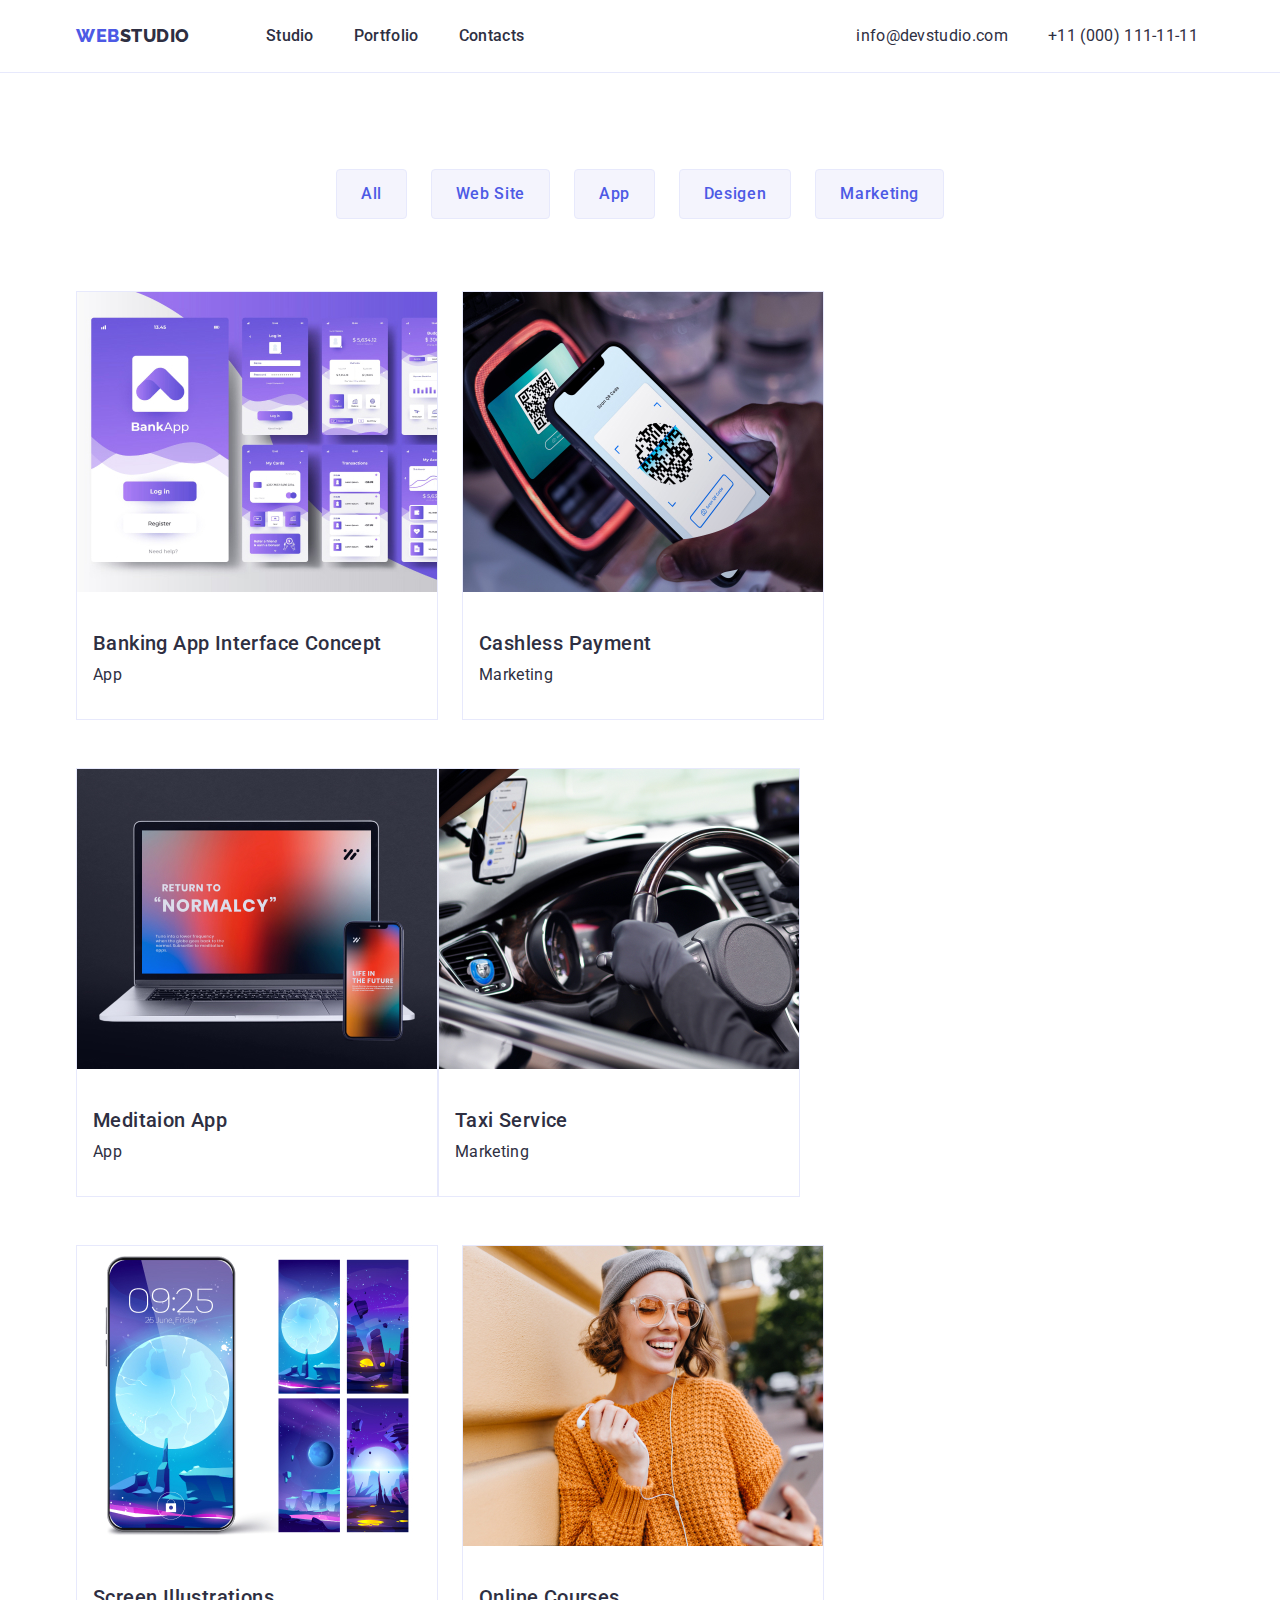
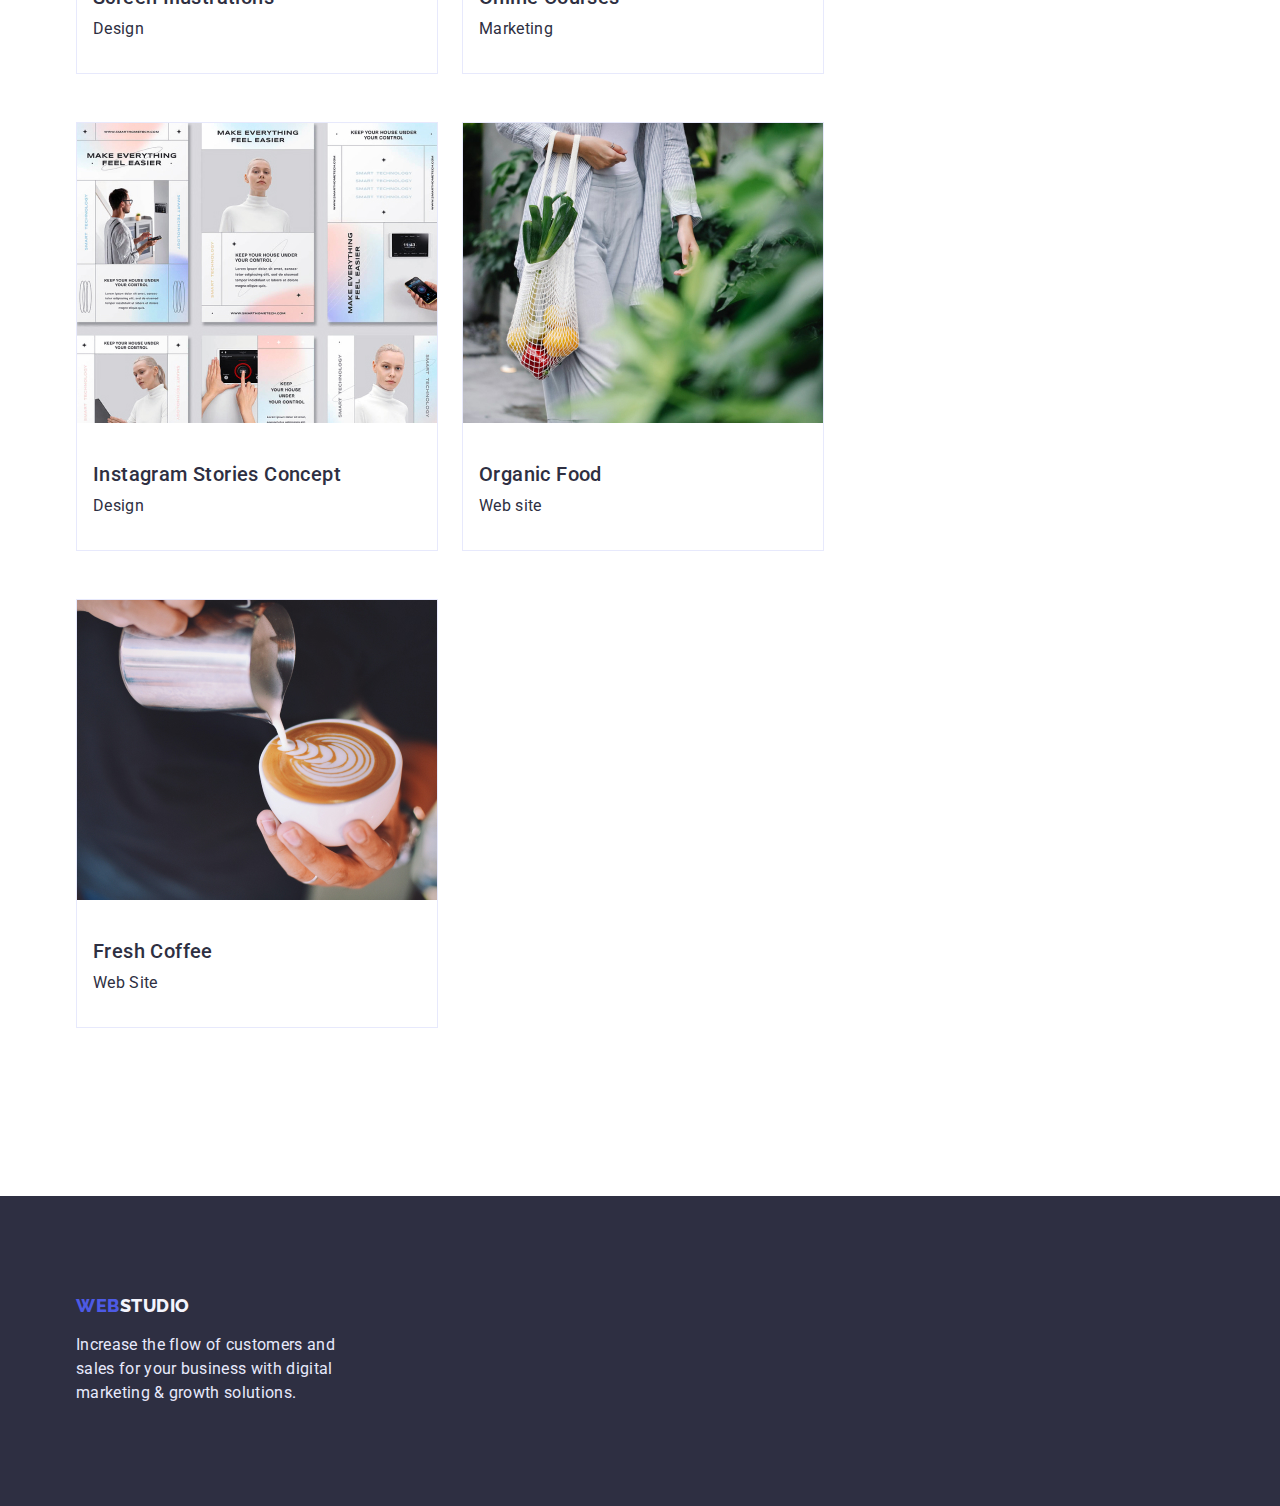
==== portfolio.html @ f3989850 "hw3" ====
<!DOCTYPE html>
<html lang="en">
  <head>
    <meta charset="UTF-8" />
    <meta http-equiv="X-UA-Compatible" content="IE=edge" />
    <meta name="viewport" content="width=device-width, initial-scale=1.0" />
    <title>Portfolio</title>
    <link
      href="https://fonts.googleapis.com/css2?family=Raleway:wght@800&family=Roboto:wght@400;500;700&display=swap"
      rel="stylesheet"
    />
    <link
      rel="stylesheet"
      href="https://cdnjs.cloudflare.com/ajax/libs/modern-normalize/1.1.0/modern-normalize.min.css"
    />
    <link rel="stylesheet" href="./css/stail.css" />
  </head>
  <body class="body">
    <!-- HEADER -->
    <header class="conteiner-heder-portfolio">
      <div class="conteiner-nav">
        <nav class="navwebstudio">
          <a href="" class="heder-studio"
            ><span class="heder-web">Web</span> Studio
          </a>

          <ul class="navigation">
            <li class="heder-text">
              <a href="./index.html" class="links-heder">Studio</a>
            </li>
            <li class="heder-text">
              <a href="./portfolio.html" class="links-heder">Portfolio</a>
            </li>
            <li class="heder-text">
              <a href="" class="links-heder">Contacts</a>
            </li>
          </ul>
        </nav>
        <ul class="navtelefon">
          <li class="li-telefon">
            <a href="" class="heder-mail-telefon">info@devstudio.com</a>
          </li>
          <li class="li-telefon">
            <a href="" class="heder-mail-telefon">+11 (000) 111-11-11</a>
          </li>
        </ul>
      </div>
    </header>
    <main>
      <!-- Button -->
      <section>
        <div class="portfolio-margin">
          <ul class="meny">
            <li class="meny-button">
              <button class="button-portfolio" type="button">All</button>
            </li>
            <li class="meny-button">
              <button class="button-portfolio" type="button">Web Site</button>
            </li>
            <li class="meny-button">
              <button class="button-portfolio" type="button">App</button>
            </li>
            <li class="meny-button">
              <button class="button-portfolio" type="button">Desigen</button>
            </li>
            <li class="meny-button">
              <button class="button-portfolio" type="button">Marketing</button>
            </li>
          </ul>
        </div>

        <!-- Section-1 Portfolio -->

        <div class="portfolio-img">
          <ul class="portfolio-imej">
            <li class="portfolio-all-img">
              <img
                src="./images/exempelfiolet.jpg"
                alt="saitfiolet"
                width="360"
                height="300"
              />
              <div class="portfolio-text-insaid">
                <h3 class="firsttitle">Banking App Interface Concept</h3>
                <p class="text">App</p>
              </div>
            </li>
            <li class="portfolio-all-img">
              <img
                src="./images/qrcode.jpg"
                alt="payforqrcode"
                height="300"
                width="360"
              />
              <div class="portfolio-text-insaid">
                <h3 class="firsttitle">Cashless Payment</h3>
                <p class="text">Marketing</p>
              </div>
            </li>
            <li class="portfolio-all-img">
              <img
                src="./images/laptop.jpg"
                alt="laptop"
                width="360"
                height="300"
              />
              <div class="portfolio-text-insaid">
                <h3 class="firsttitle">Meditaion App</h3>
                <p class="text">App</p>
              </div>
            </li>

            <!-- Section-2 Portfolio -->

            <li class="portfolio-all-img">
              <img
                src="./images/auto.jpg"
                alt="auto"
                width="360"
                height="300"
              />

              <div class="portfolio-text-insaid">
                <h3 class="firsttitle">Taxi Service</h3>
                <p class="text">Marketing</p>
              </div>
            </li>
            <li class="portfolio-all-img">
              <img
                src="./images/temfortelefon.jpg"
                alt="temfortelefon"
                width="360"
                height="300"
              />
              <div class="portfolio-text-insaid">
                <h3 class="firsttitle">Screen Illustrations</h3>
                <p class="text">Design</p>
              </div>
            </li>
            <li class="portfolio-all-img">
              <img
                src="./images/girl&telefon.jpg"
                alt="girl&telefon"
                width="360"
                height="300"
              />
              <div class="portfolio-text-insaid">
                <h3 class="firsttitle">Online Courses</h3>
                <p class="text">Marketing</p>
              </div>
            </li>

            <!-- Section-3 Portfolio -->

            <li class="portfolio-all-img">
              <img
                src="./images/exemple.jpg"
                alt="sait"
                width="360"
                height="300"
              />
              <div class="portfolio-text-insaid">
                <h3 class="firsttitle">Instagram Stories Concept</h3>
                <p class="text">Design</p>
              </div>
            </li>
            <li class="portfolio-all-img">
              <img
                src="./images/fruitinabag.jpg"
                alt="fruitinabag"
                width="360"
                height="300"
              />
              <div class="portfolio-text-insaid">
                <h3 class="firsttitle">Organic Food</h3>
                <p class="text">Web site</p>
              </div>
            </li>
            <li class="portfolio-all-img">
              <img
                src="./images/coffe.jpg"
                alt="coffeintasse"
                width="360"
                height="300"
              />
              <div class="portfolio-text-insaid">
                <h3 class="firsttitle">Fresh Coffee</h3>
                <p class="text">Web Site</p>
              </div>
            </li>
          </ul>
        </div>
      </section>
    </main>

    <!-- Footer -->
    <footer class="footer-bagraund">
      <div class="footer-all">
        <a href="" class="footer-web">
          Web<span class="footer-studio">Studio</span></a
        >
        <p class="footer-text">
          Increase the flow of customers and <br />
          sales for your business with digital <br />
          marketing & growth solutions.
        </p>
      </div>
    </footer>
  </body>
</html>
---- css/stail.css ----
:root {
  --general-text-color: #2e2f42;
  --logo-text-color: #4d5ae5;
  --links-hover-color: #404bbf;
  --footer-textcolor: #e7e9fc;
  --footer-logo-color: #f4f4fd;
  --logo-text: Raleway;
  --all-text: Roboto;
  --background-saits: #ffffff;
  
}



.conteiner-heder-portfolio {
  border-bottom: 1px solid #e7e9fc;
}
.portfolio-text-insaid {
  padding-bottom: 32px;
  padding-top: 32px;
  padding-left: 16px;
}
.meny {
  padding-left: 15px;
  padding-right: 15px;
  margin: 0 auto;
  width: 1158px;
  align-items: center;
  display: flex;
  justify-content: center;
}


.portfolio-margin {
  margin-top: 96px;
  margin-bottom: 72px;
}

.meny-button + .meny-button {
  margin-left: 24px;
}

.portfolio-im {
  padding-left: 15px;
  padding-right: 15px;
  margin: 0 auto;
  width: 1158px;
  display: flex;
  margin-bottom: 120px;
  
}

.portfolio-imej {
  display: flex;
  flex-wrap: wrap;
  padding-inline-start: 0px;
  align-items: center;

  padding-left: 15px;
    padding-right: 15px;
    margin: 0 auto;
    width: 1158px;
    display: flex;
    margin-bottom: 120px;
}

.portfolio-all-img {
  margin-right: 24px;
  margin-bottom: 48px;
  border: 1px solid #e7e9fc;
}

.portfolio-all-img:nth-child(3n) {
  margin-right: 0;
}
.portfolio-all-img :nth-last-child(-n + 3) {
  margin-bottom: 0;
}

ul {
  list-style: none;
}
/* Body */
.body {
  font-family: var(--all-text);
  color: var(--general-text-color);
  background-color: var(--background-saits);
  border-radius: 0px;
  line-height: 1.5;
}
h1,
h2,
h3,
h4,
h5,
h6,
p,
a {
  margin: 0;
}
/* Index.html */


.conteiner-nav {
  padding-left: 15px;
  padding-right: 15px;
  padding-top: 0;
  padding-bottom: 0;
  margin: 0 auto;
  align-items: center;
  width: 1158px;
 
  display: flex;
}
.conteiner {
  padding-left: 15px;
  padding-right: 15px;
  margin: 0 auto;
  align-items: center;
  width: 1158px;
  display: flex;
}
.navwebstudio {
  display: flex;
  margin-top: 0px;
  margin-bottom: 0px;
  
}
.navigation {
  display: flex;
  margin-left: 76px;
  padding: 0px;
  align-items: center;
}
.heder-text {
  margin-right: 40px;
}
.heder-text:last-child {
  margin-right: 0;
}
.navtelefon {
  display: flex;
  margin-left: 332px;
  padding-inline-start: 0px;
  margin-top: 0;
  margin-bottom: 0;
  padding-top: 24px;
  padding-bottom: 24px;
}
.li-telefon {
  margin-right: 40px;
}
.li-telefon:last-child {
  margin-right: 0;
}

.img-what-we-dung {
  margin-left: 24px;
  margin-bottom: 120px;
}

/* Heder logo */
.heder-studio {
  font-family: var(--logo-text);
  font-weight: 800;
  font-size: 18px;
  line-height: 1.33;
  display: flex;
  align-items: center;
  letter-spacing: 0.03em;
  text-transform: uppercase;
  color: var(--general-text-color);
  text-decoration: none;
}
.heder-web {
  font-family: var(--logo-text);
  font-weight: 800;
  font-size: 18px;
  line-height: 1.33;
  display: flex;
  align-items: center;
  letter-spacing: 0.03em;
  text-transform: uppercase;
  color: var(--logo-text-color);
  text-decoration: none;
}
/* Heder links */
.links-heder {
  font-weight: 500;
  font-size: 16px;
  line-height: 1.5;
  letter-spacing: 0.02em;
  color: var(--general-text-color);
  text-decoration: none;
}
.links-heder:hover {
  color: var(--logo-text-color);
}
.links-heder:focus {
  color: var(--logo-text-color);
}
/* links info */
.heder-mail-telefon {
  color: var(--general-text-color);
  font-size: 16px;
  line-height: 1.5;
  letter-spacing: 0.02em;
  text-decoration: none;
}

.heder-mail-telefon:hover,
:focus {
  color: var(--logo-text-color);
}
/* Big-heder */
h2 {
  font-weight: 700;
  font-size: 36px;
  line-height: 1.11;
  text-align: center;
  letter-spacing: 0.02em;
  text-transform: capitalize;
  color: var(--general-text-color);
}

.banner {
  color: var(--background-saits);
  font-family: var(--all-text);
  font-weight: 700;
  font-size: 56px;
  line-height: 1.07;
  text-align: center;
  letter-spacing: 0.02em;
}
.Baner-text {
  padding-top: 188px;
}

.big-heder {
  height: 600px;
  background-color: var(--general-text-color);
  margin: 0;
  padding: 0;
  text-align: center;
}
.text {
  font-size: 16px;
  line-height: 1.5;
  letter-spacing: 0.02em;
  color: var(--general-text-color);
  padding-top: 8px;
}
/*Section2*/
.benefits + .benefits {
  margin-left: 24px;
  align-items: center;
}
/* Conteiner Strategy */
.conteiner-strategy {
  padding-left: 15px;
  padding-right: 15px;
  margin: 0 auto;
  align-items: center;
  width: 1158px;
  display: flex;
}
.wawd {
  padding-bottom: 72px;
  align-items: center;
}

.section-strategi {
  padding-top: 120px;
  padding-bottom: 120px;
  align-items: center;
}
/* Section3 */
.our-comand {
  display: flex;
}

.section-comand {
  padding-top: 120px;
  padding-bottom: 120px;
  align-items: center;
  background-color: var(--footer-logo-color);
}

.our-team {
  padding-top: 120px;
  padding-bottom: 72px;
  align-items: center;
}

.img-comand {
  margin-left: 24px;
  background-color: var(--background-saits);
  background: #ffffff;
  box-shadow: 0px 1px 6px rgba(46, 47, 66, 0.08),
    0px 1px 1px rgba(46, 47, 66, 0.16), 0px 2px 1px rgba(46, 47, 66, 0.08);
  border-radius: 0px 0px 4px 4px;
}

.section3-text {
  align-items: center;
  padding-top: 32px;
  padding-bottom: 32px;
  text-align: center;
}
/* Portfolio meny */

.firsttitle {
  font-weight: 500;
  font-size: 20px;
  line-height: 1.2;
  letter-spacing: 0.02em;
  color: var(--general-text-color);
}

/* BUTTON */
.buttonStudio:hover {
  background: var(--links-hover-color);
}
.buttonStudio {
  font-family: var(--all-text);
  background-color: var(--logo-text-color);
  color: var(--background-saits);
  border-radius: 4px;
  padding: 16px 32px;
  cursor: pointer;
  font-style: normal;
  font-weight: 500;
  font-size: 16px;
  line-height: 1.5;
  align-items: center;
  letter-spacing: 0.04em;
  margin-top: 48px;
}
.button-portfolio {
  cursor: pointer;
  background: var(--footer-logo-color);
  border: 1px solid var(--footer-textcolor);
  font-family: var(--all-text);
  font-weight: 500;
  font-size: 16px;
  line-height: 1.5;
  padding: 12px 24px;
  display: flex;
  align-items: center;
  text-align: center;
  border-radius: 4px;
  letter-spacing: 0.04em;
  color: var(--logo-text-color);
}
.button-portfolio:hover {
  background: var(--links-hover-color);
  box-shadow: 0px 3px 1px rgba(0, 0, 0, 0.1), 0px 2px 1px rgba(0, 0, 0, 0.08),
    0px 2px 2px rgba(0, 0, 0, 0.12);
  border-radius: 4px;
  font-family: var(--all-text);
  font-weight: 500;
  font-size: 16px;
  line-height: 1.5;
  display: flex;
  align-items: center;
  text-align: center;
  letter-spacing: 0.04em;
  color: var(--background-saits);
}
.button-portfolio:focus {
  background-color: var(--links-hover-color);
  color: var(--background-saits);
}

/* FOOTER */
.footer-web {
  font-family: var(--logo-text);
  font-weight: 800;
  font-size: 18px;
  line-height: 1.16;
  display: flex;
  align-items: center;
  letter-spacing: 0.03em;
  text-transform: uppercase;
  color: var(--logo-text-color);
  text-decoration: none;
  display: flex;
}
.footer-studio {
  font-family: var(--logo-text);
  font-weight: 800;
  font-size: 18px;
  line-height: 1.16;
  display: flex;
  align-items: center;
  letter-spacing: 0.03em;
  text-transform: uppercase;
  color: var(--footer-logo-color);
  text-decoration: none;
  display: flex;
}

.footer-all {
  padding-left: 15px;
  padding-right: 15px;
  padding-top: 100px;
  margin: 0 auto;
  align-items: center;
  width: 1158px;
}

.footer-text {
  font-style: normal;
  font-size: 16px;
  line-height: 1.5;
  letter-spacing: 0.02em;
  color: var(--footer-textcolor);
  padding-top: 16px;
}
.footer-bagraund {
  background-color: #2e2f42;
  height: 310px;
}
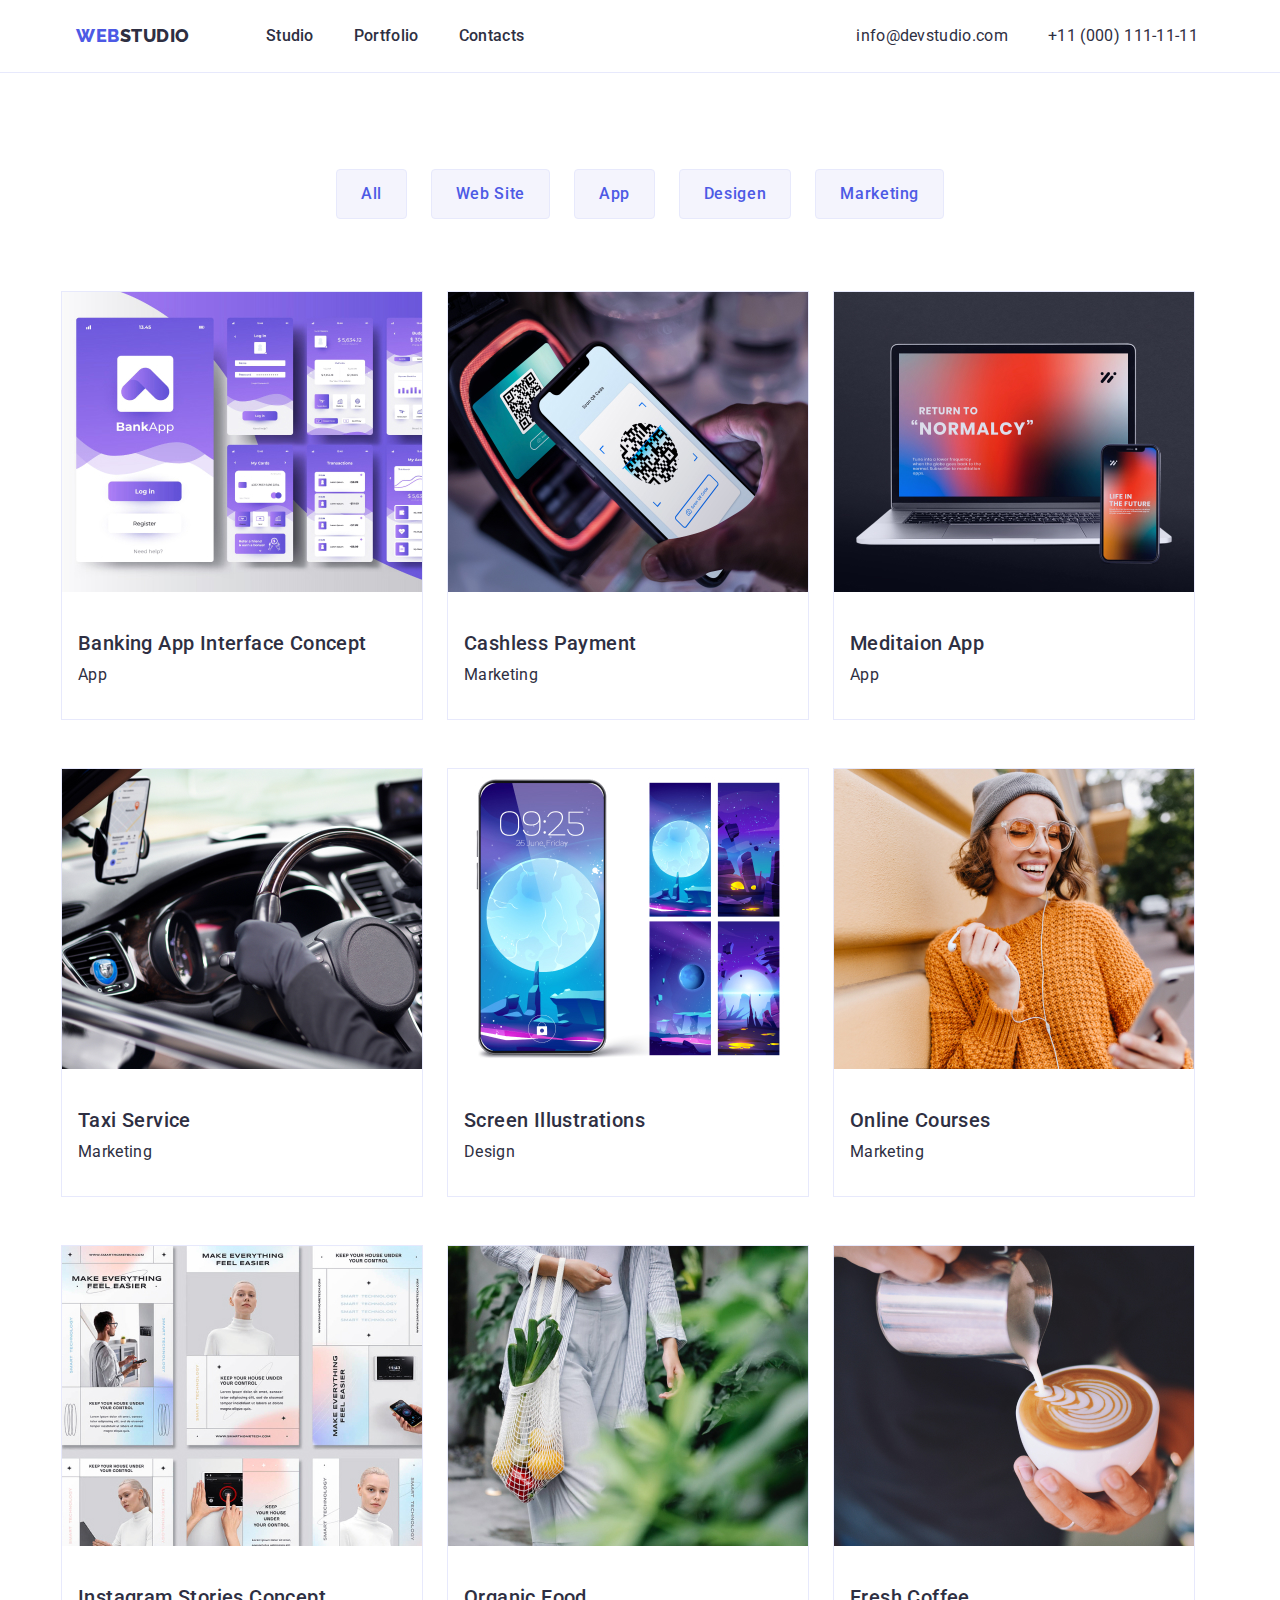
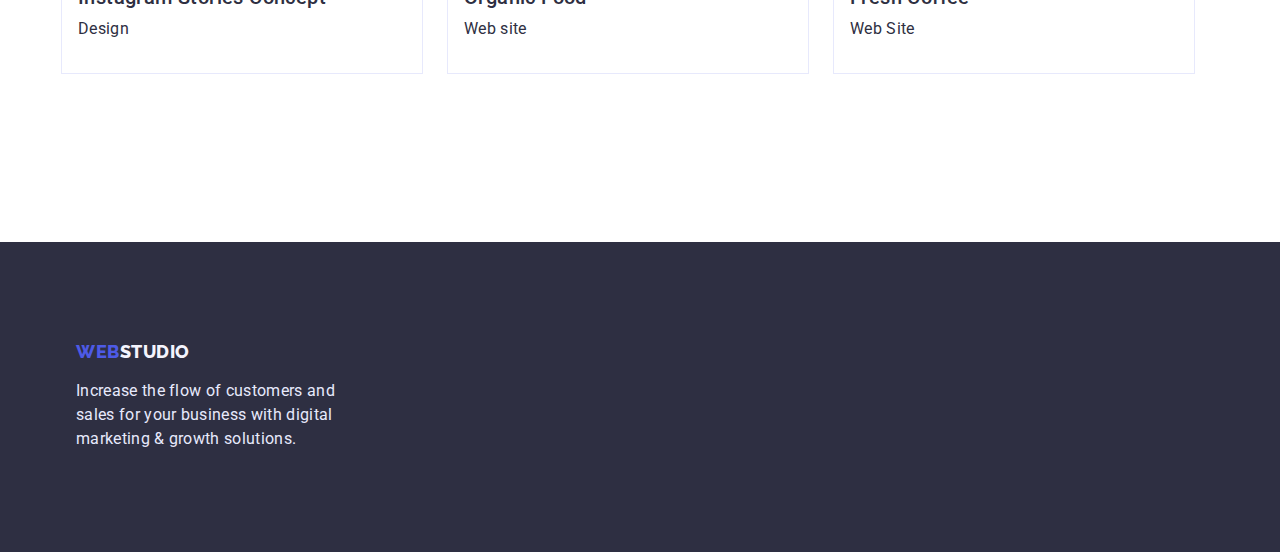
==== commit a2ba022d: "hw-03" ====
--- a/portfolio.html
+++ b/portfolio.html
@@ -49,7 +49,7 @@
     <main>
       <!-- Button -->
       <section>
-        <div class="portfolio-margin">
+        <div class="portfolio-padding">
           <ul class="meny">
             <li class="meny-button">
               <button class="button-portfolio" type="button">All</button>
--- a/css/stail.css
+++ b/css/stail.css
@@ -10,7 +10,7 @@
   
 }
 
-
+/* cSS Portfolio */
 
 .conteiner-heder-portfolio {
   border-bottom: 1px solid #e7e9fc;
@@ -20,6 +20,8 @@
   padding-top: 32px;
   padding-left: 16px;
 }
+
+/* Button POrtfolio */
 .meny {
   padding-left: 15px;
   padding-right: 15px;
@@ -31,24 +33,16 @@
 }
 
 
-.portfolio-margin {
-  margin-top: 96px;
-  margin-bottom: 72px;
+.portfolio-padding {
+  padding-top: 96px;
+ padding-bottom: 72px;
 }
 
 .meny-button + .meny-button {
   margin-left: 24px;
 }
 
-.portfolio-im {
-  padding-left: 15px;
-  padding-right: 15px;
-  margin: 0 auto;
-  width: 1158px;
-  display: flex;
-  margin-bottom: 120px;
-  
-}
+/* Portfolo IMG */
 
 .portfolio-imej {
   display: flex;
@@ -56,12 +50,11 @@
   padding-inline-start: 0px;
   align-items: center;
 
-  padding-left: 15px;
-    padding-right: 15px;
+  
     margin: 0 auto;
     width: 1158px;
     display: flex;
-    margin-bottom: 120px;
+    padding-bottom:120px;
 }
 
 .portfolio-all-img {
@@ -80,6 +73,7 @@
 ul {
   list-style: none;
 }
+
 /* Body */
 .body {
   font-family: var(--all-text);
@@ -98,8 +92,9 @@
 a {
   margin: 0;
 }
+
+
 /* Index.html */
-
 
 .conteiner-nav {
   padding-left: 15px;
@@ -154,10 +149,7 @@
   margin-right: 0;
 }
 
-.img-what-we-dung {
-  margin-left: 24px;
-  margin-bottom: 120px;
-}
+
 
 /* Heder logo */
 .heder-studio {
@@ -251,18 +243,27 @@
   padding-top: 8px;
 }
 /*Section2*/
-.benefits + .benefits {
+.benefits{
   margin-left: 24px;
   align-items: center;
-}
+  padding-inline-start: 0px;
+  width: 264px;
+  }
+.benefits:first-child{margin-left: 0;}
+
+.img-what-we-dung {
+  margin-left: 24px;
+  padding-bottom: 120px;
+}
+.img-what-we-dung:first-child{margin-left: 0;}
+
+
 /* Conteiner Strategy */
-.conteiner-strategy {
-  padding-left: 15px;
-  padding-right: 15px;
-  margin: 0 auto;
-  align-items: center;
-  width: 1158px;
-  display: flex;
+.conteiner-strategy{
+    margin: 0 auto;
+    align-items: center;
+    display: flex;
+    padding-inline-start: 0px;
 }
 .wawd {
   padding-bottom: 72px;
@@ -300,6 +301,7 @@
     0px 1px 1px rgba(46, 47, 66, 0.16), 0px 2px 1px rgba(46, 47, 66, 0.08);
   border-radius: 0px 0px 4px 4px;
 }
+.img-comand:first-child{margin-left: 0;}
 
 .section3-text {
   align-items: center;
@@ -384,7 +386,6 @@
   text-transform: uppercase;
   color: var(--logo-text-color);
   text-decoration: none;
-  display: flex;
 }
 .footer-studio {
   font-family: var(--logo-text);
@@ -397,7 +398,6 @@
   text-transform: uppercase;
   color: var(--footer-logo-color);
   text-decoration: none;
-  display: flex;
 }
 
 .footer-all {
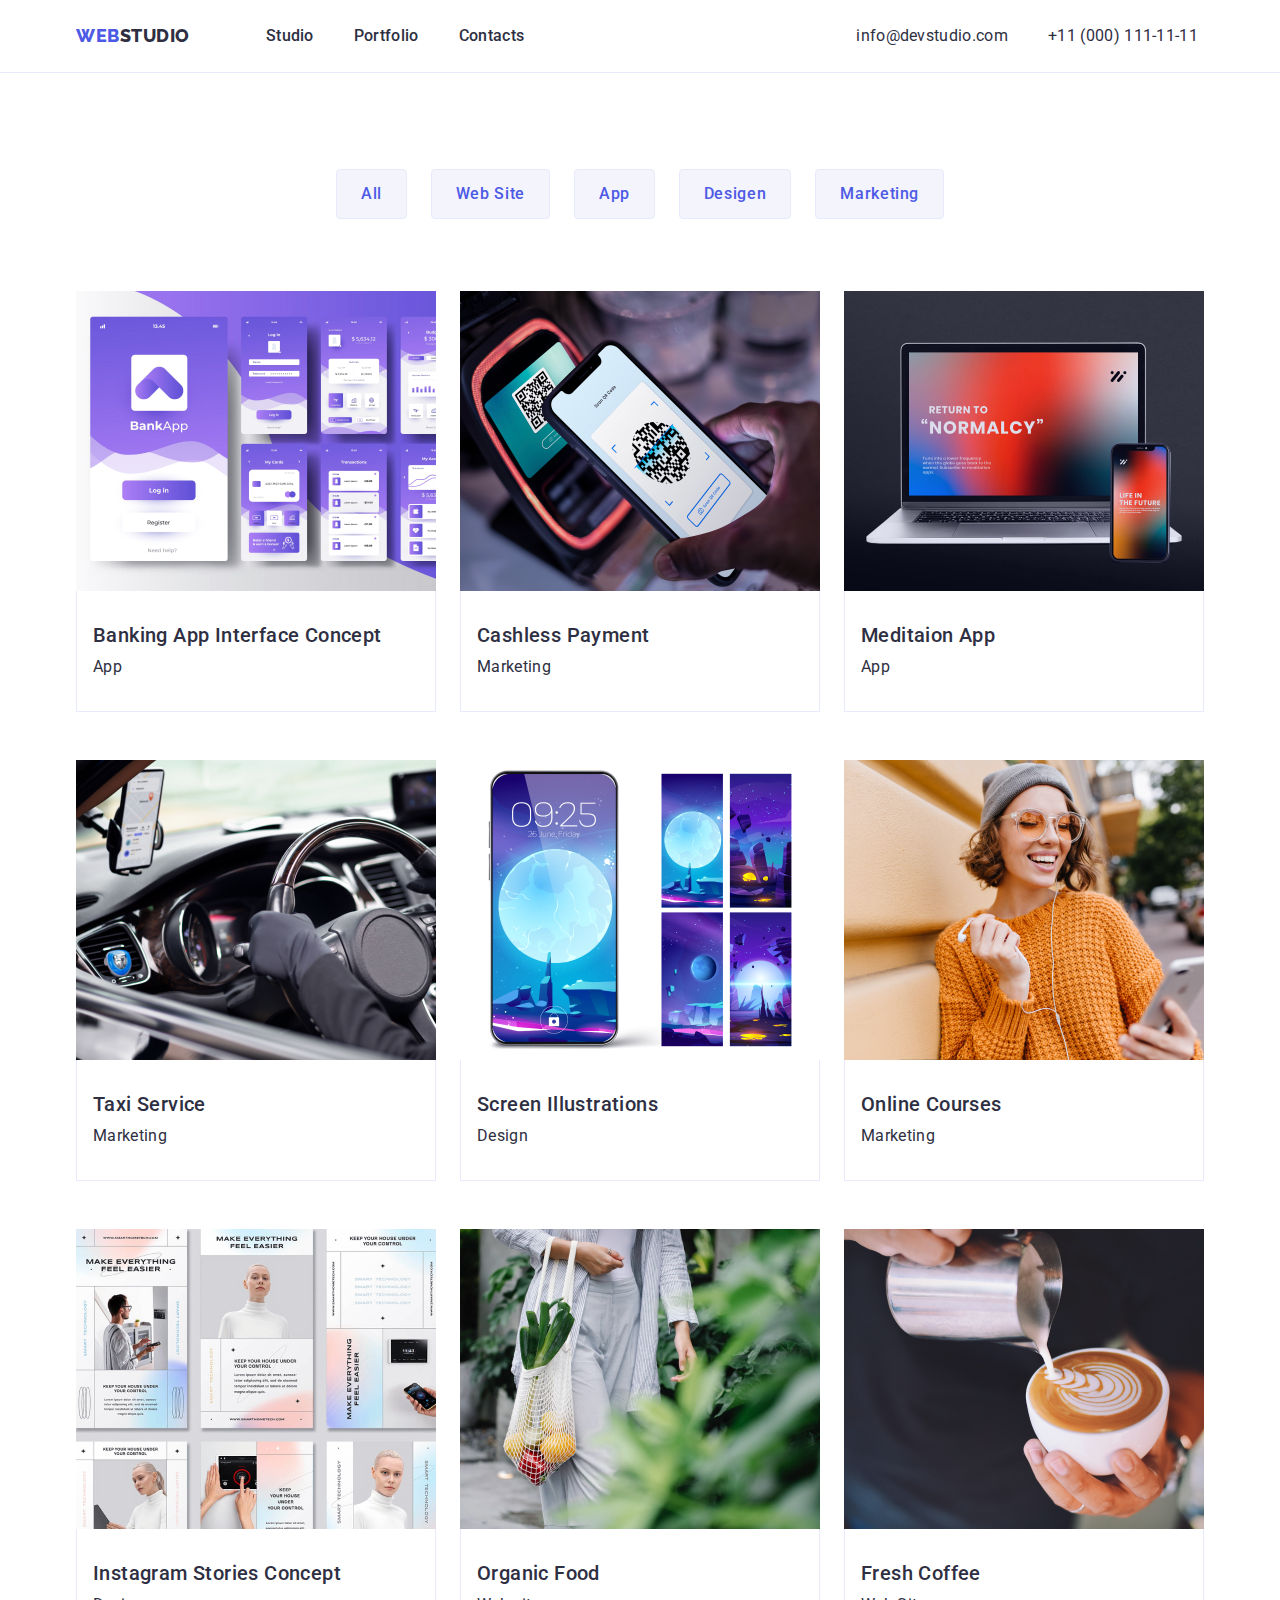
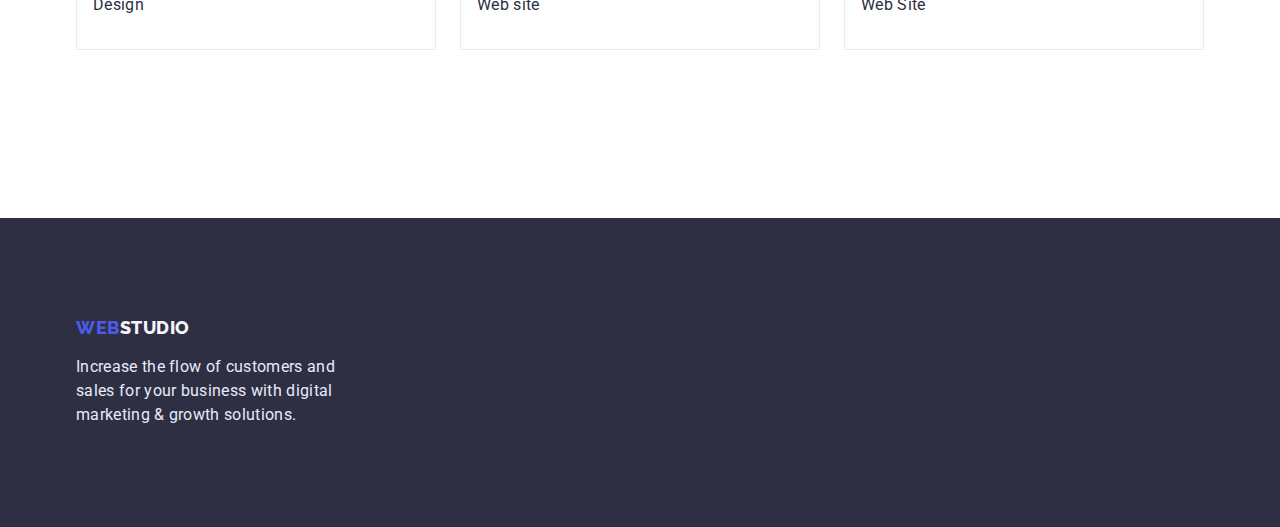
==== commit 8054a10a: "home work-3" ====
--- a/portfolio.html
+++ b/portfolio.html
@@ -48,10 +48,10 @@
     </header>
     <main>
       <!-- Button -->
-      <section>
-        <div class="portfolio-padding">
+      <section class="section-portfolio">
+        <div class="conteiner">
           <ul class="meny">
-            <li class="meny-button">
+            <li class="">
               <button class="button-portfolio" type="button">All</button>
             </li>
             <li class="meny-button">
@@ -71,10 +71,10 @@
 
         <!-- Section-1 Portfolio -->
 
-        <div class="portfolio-img">
+        <div class="conteiner">
           <ul class="portfolio-imej">
             <li class="portfolio-all-img">
-              <img
+              <img class="img-portfolio-widh"
                 src="./images/exempelfiolet.jpg"
                 alt="saitfiolet"
                 width="360"
@@ -86,7 +86,7 @@
               </div>
             </li>
             <li class="portfolio-all-img">
-              <img
+              <img class="img-portfolio"
                 src="./images/qrcode.jpg"
                 alt="payforqrcode"
                 height="300"
@@ -98,7 +98,7 @@
               </div>
             </li>
             <li class="portfolio-all-img">
-              <img
+              <img class="img-portfolio"
                 src="./images/laptop.jpg"
                 alt="laptop"
                 width="360"
@@ -113,7 +113,7 @@
             <!-- Section-2 Portfolio -->
 
             <li class="portfolio-all-img">
-              <img
+              <img class="img-portfolio"
                 src="./images/auto.jpg"
                 alt="auto"
                 width="360"
@@ -126,7 +126,7 @@
               </div>
             </li>
             <li class="portfolio-all-img">
-              <img
+              <img class="img-portfolio"
                 src="./images/temfortelefon.jpg"
                 alt="temfortelefon"
                 width="360"
@@ -138,7 +138,7 @@
               </div>
             </li>
             <li class="portfolio-all-img">
-              <img
+              <img class="img-portfolio"
                 src="./images/girl&telefon.jpg"
                 alt="girl&telefon"
                 width="360"
@@ -153,7 +153,7 @@
             <!-- Section-3 Portfolio -->
 
             <li class="portfolio-all-img">
-              <img
+              <img class="img-portfolio"
                 src="./images/exemple.jpg"
                 alt="sait"
                 width="360"
@@ -165,7 +165,7 @@
               </div>
             </li>
             <li class="portfolio-all-img">
-              <img
+              <img class="img-portfolio"
                 src="./images/fruitinabag.jpg"
                 alt="fruitinabag"
                 width="360"
@@ -177,7 +177,7 @@
               </div>
             </li>
             <li class="portfolio-all-img">
-              <img
+              <img class="img-portfolio"
                 src="./images/coffe.jpg"
                 alt="coffeintasse"
                 width="360"
@@ -194,17 +194,16 @@
     </main>
 
     <!-- Footer -->
-    <footer class="footer-bagraund">
-      <div class="footer-all">
-        <a href="" class="footer-web">
-          Web<span class="footer-studio">Studio</span></a
-        >
-        <p class="footer-text">
-          Increase the flow of customers and <br />
-          sales for your business with digital <br />
-          marketing & growth solutions.
-        </p>
-      </div>
-    </footer>
+  <footer class="footer-bagraund">
+    <div class="conteiner">
+      <a href="" class="footer-web">
+        Web<span class="footer-studio">Studio</span></a>
+      <p class="footer-text">
+        Increase the flow of customers and <br />
+        sales for your business with digital <br />
+        marketing & growth solutions.
+      </p>
+    </div>
+  </footer>
   </body>
 </html>
--- a/css/stail.css
+++ b/css/stail.css
@@ -7,7 +7,6 @@
   --logo-text: Raleway;
   --all-text: Roboto;
   --background-saits: #ffffff;
-  
 }
 
 /* cSS Portfolio */
@@ -16,6 +15,9 @@
   border-bottom: 1px solid #e7e9fc;
 }
 .portfolio-text-insaid {
+  
+  border: 1px solid #e7e9fc;
+  border-top: none;
   padding-bottom: 32px;
   padding-top: 32px;
   padding-left: 16px;
@@ -23,44 +25,34 @@
 
 /* Button POrtfolio */
 .meny {
-  padding-left: 15px;
-  padding-right: 15px;
-  margin: 0 auto;
+  justify-content: center;
+  display: flex;
+  margin-bottom: 72px;
+}
+.meny-button {
+  margin-left: 24px;
+}
+.meny-button:first-child {
+  margin-left: 0;
+}
+
+.section-portfolio {
+  padding-top: 96px;
+  padding-bottom: 120px;
+}
+
+/* Portfolo IMG */
+
+.portfolio-imej {
+  display: flex;
+  flex-wrap: wrap;
+  align-items: center;
   width: 1158px;
-  align-items: center;
-  display: flex;
-  justify-content: center;
-}
-
-
-.portfolio-padding {
-  padding-top: 96px;
- padding-bottom: 72px;
-}
-
-.meny-button + .meny-button {
-  margin-left: 24px;
-}
-
-/* Portfolo IMG */
-
-.portfolio-imej {
-  display: flex;
-  flex-wrap: wrap;
-  padding-inline-start: 0px;
-  align-items: center;
-
-  
-    margin: 0 auto;
-    width: 1158px;
-    display: flex;
-    padding-bottom:120px;
 }
 
 .portfolio-all-img {
   margin-right: 24px;
   margin-bottom: 48px;
-  border: 1px solid #e7e9fc;
 }
 
 .portfolio-all-img:nth-child(3n) {
@@ -72,6 +64,8 @@
 
 ul {
   list-style: none;
+  padding: 0;
+  margin: 0;
 }
 
 /* Body */
@@ -93,6 +87,11 @@
   margin: 0;
 }
 
+img {
+  display: block;
+  max-width: 100%;
+  height: auto;
+}
 
 /* Index.html */
 
@@ -104,22 +103,21 @@
   margin: 0 auto;
   align-items: center;
   width: 1158px;
- 
+
   display: flex;
 }
 .conteiner {
+  width: 1158px;
   padding-left: 15px;
   padding-right: 15px;
   margin: 0 auto;
-  align-items: center;
-  width: 1158px;
-  display: flex;
+  
+  
 }
 .navwebstudio {
   display: flex;
   margin-top: 0px;
   margin-bottom: 0px;
-  
 }
 .navigation {
   display: flex;
@@ -149,8 +147,6 @@
   margin-right: 0;
 }
 
-
-
 /* Heder logo */
 .heder-studio {
   font-family: var(--logo-text);
@@ -223,8 +219,7 @@
   line-height: 1.07;
   text-align: center;
   letter-spacing: 0.02em;
-}
-.Baner-text {
+
   padding-top: 188px;
 }
 
@@ -240,34 +235,37 @@
   line-height: 1.5;
   letter-spacing: 0.02em;
   color: var(--general-text-color);
-  padding-top: 8px;
+  margin-top: 8px;
 }
 /*Section2*/
-.benefits{
+.benefits {
   margin-left: 24px;
   align-items: center;
   padding-inline-start: 0px;
   width: 264px;
-  }
-.benefits:first-child{margin-left: 0;}
+}
+.benefits:first-child {
+  margin-left: 0;
+}
 
 .img-what-we-dung {
   margin-left: 24px;
+}
+.img-what-we-dung:first-child {
+  margin-left: 0;
+}
+
+/* Conteiner Strategy */
+.conteiner-strategy {
+  display: flex;
+ }
+.wawd {
+  margin-bottom: 72px;
+}
+
+.index-img-first {
+  display: flex;
   padding-bottom: 120px;
-}
-.img-what-we-dung:first-child{margin-left: 0;}
-
-
-/* Conteiner Strategy */
-.conteiner-strategy{
-    margin: 0 auto;
-    align-items: center;
-    display: flex;
-    padding-inline-start: 0px;
-}
-.wawd {
-  padding-bottom: 72px;
-  align-items: center;
 }
 
 .section-strategi {
@@ -276,14 +274,13 @@
   align-items: center;
 }
 /* Section3 */
-.our-comand {
+.index-img-secondary {
   display: flex;
 }
 
 .section-comand {
   padding-top: 120px;
   padding-bottom: 120px;
-  align-items: center;
   background-color: var(--footer-logo-color);
 }
 
@@ -301,10 +298,11 @@
     0px 1px 1px rgba(46, 47, 66, 0.16), 0px 2px 1px rgba(46, 47, 66, 0.08);
   border-radius: 0px 0px 4px 4px;
 }
-.img-comand:first-child{margin-left: 0;}
+.img-comand:first-child {
+  margin-left: 0;
+}
 
 .section3-text {
-  align-items: center;
   padding-top: 32px;
   padding-bottom: 32px;
   text-align: center;
@@ -337,6 +335,7 @@
   align-items: center;
   letter-spacing: 0.04em;
   margin-top: 48px;
+  border: none;
 }
 .button-portfolio {
   cursor: pointer;
@@ -400,15 +399,6 @@
   text-decoration: none;
 }
 
-.footer-all {
-  padding-left: 15px;
-  padding-right: 15px;
-  padding-top: 100px;
-  margin: 0 auto;
-  align-items: center;
-  width: 1158px;
-}
-
 .footer-text {
   font-style: normal;
   font-size: 16px;
@@ -419,5 +409,6 @@
 }
 .footer-bagraund {
   background-color: #2e2f42;
-  height: 310px;
-}
+  padding-top: 100px;
+  padding-bottom: 100px;
+}
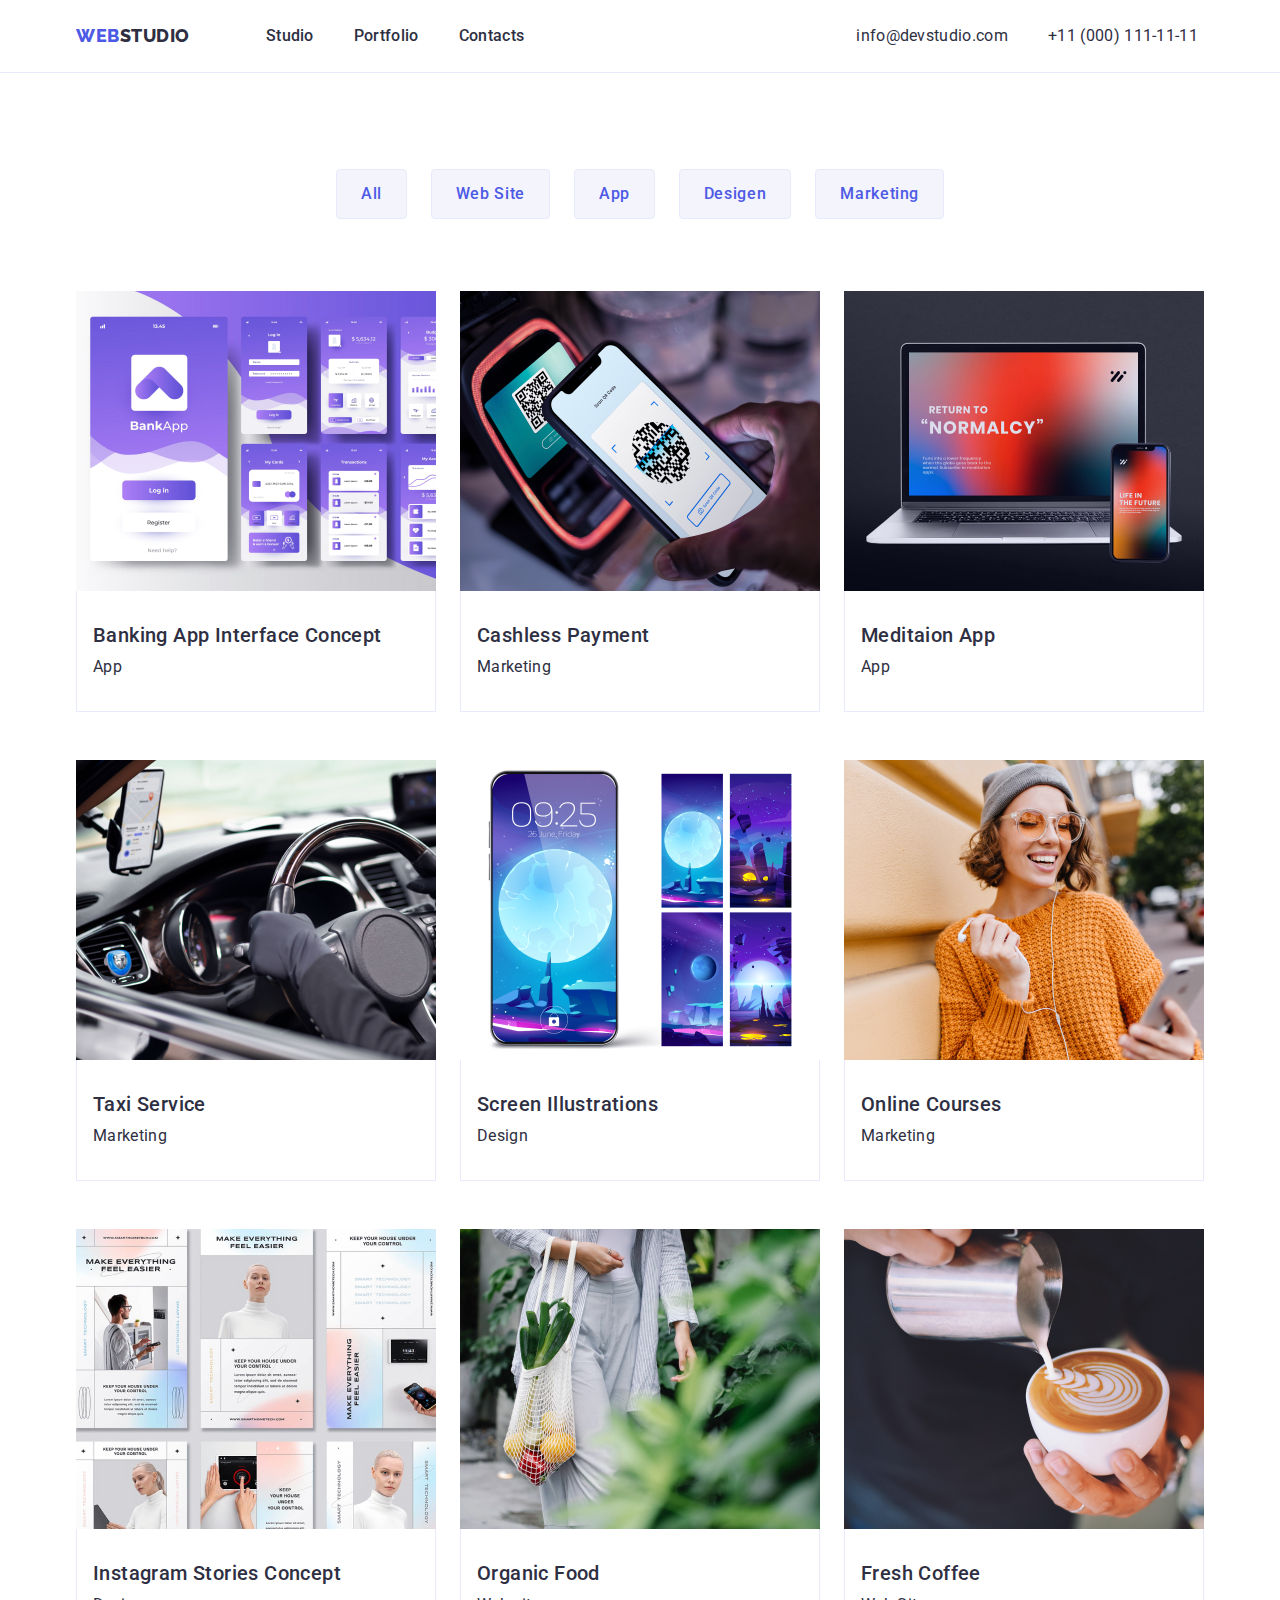
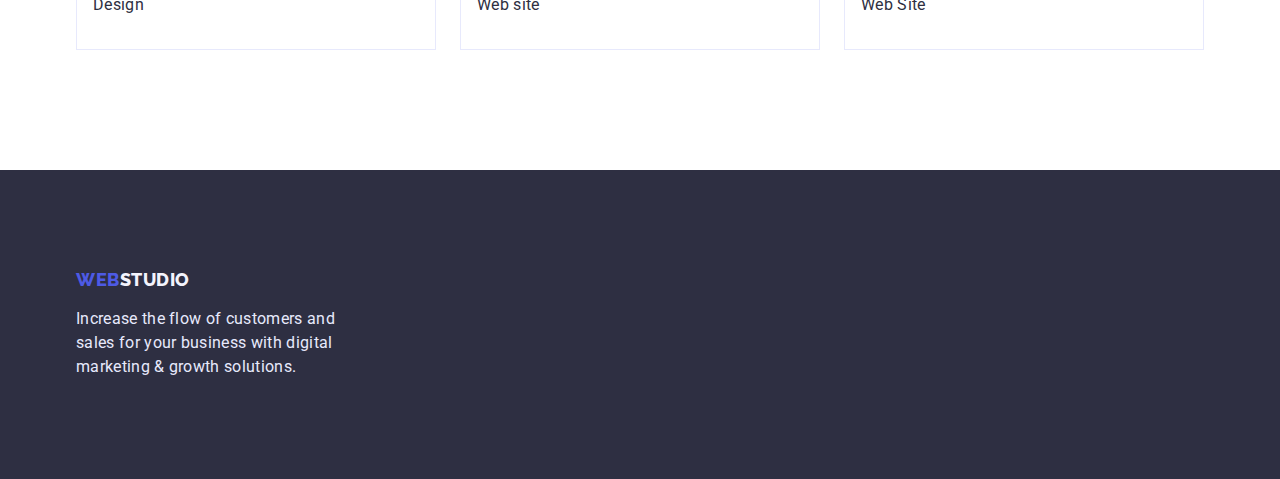
==== commit e80b018c: "рц-3" ====
--- a/portfolio.html
+++ b/portfolio.html
@@ -67,11 +67,11 @@
               <button class="button-portfolio" type="button">Marketing</button>
             </li>
           </ul>
-        </div>
-
-        <!-- Section-1 Portfolio -->
-
-        <div class="conteiner">
+       
+
+         <!-- Section-1 Portfolio -->
+
+        
           <ul class="portfolio-imej">
             <li class="portfolio-all-img">
               <img class="img-portfolio-widh"
--- a/css/stail.css
+++ b/css/stail.css
@@ -15,7 +15,6 @@
   border-bottom: 1px solid #e7e9fc;
 }
 .portfolio-text-insaid {
-  
   border: 1px solid #e7e9fc;
   border-top: none;
   padding-bottom: 32px;
@@ -58,7 +57,7 @@
 .portfolio-all-img:nth-child(3n) {
   margin-right: 0;
 }
-.portfolio-all-img :nth-last-child(-n + 3) {
+.portfolio-all-img:nth-last-child(-n + 3) {
   margin-bottom: 0;
 }
 
@@ -111,8 +110,6 @@
   padding-left: 15px;
   padding-right: 15px;
   margin: 0 auto;
-  
-  
 }
 .navwebstudio {
   display: flex;
@@ -220,14 +217,16 @@
   text-align: center;
   letter-spacing: 0.02em;
 
-  padding-top: 188px;
-}
-
-.big-heder {
-  height: 600px;
+  width: 497px;
+  margin: auto;
+  }
+
+
+
+.big-heder {padding-top: 188px;padding-bottom: 188px;
+  
   background-color: var(--general-text-color);
   margin: 0;
-  padding: 0;
   text-align: center;
 }
 .text {
@@ -258,15 +257,16 @@
 /* Conteiner Strategy */
 .conteiner-strategy {
   display: flex;
- }
+}
 .wawd {
   margin-bottom: 72px;
 }
 
 .index-img-first {
   display: flex;
+  margin-top: 72px;
   padding-bottom: 120px;
-}
+  }
 
 .section-strategi {
   padding-top: 120px;
@@ -276,6 +276,7 @@
 /* Section3 */
 .index-img-secondary {
   display: flex;
+  margin-top: 72px;
 }
 
 .section-comand {
@@ -285,9 +286,7 @@
 }
 
 .our-team {
-  padding-top: 120px;
   padding-bottom: 72px;
-  align-items: center;
 }
 
 .img-comand {
